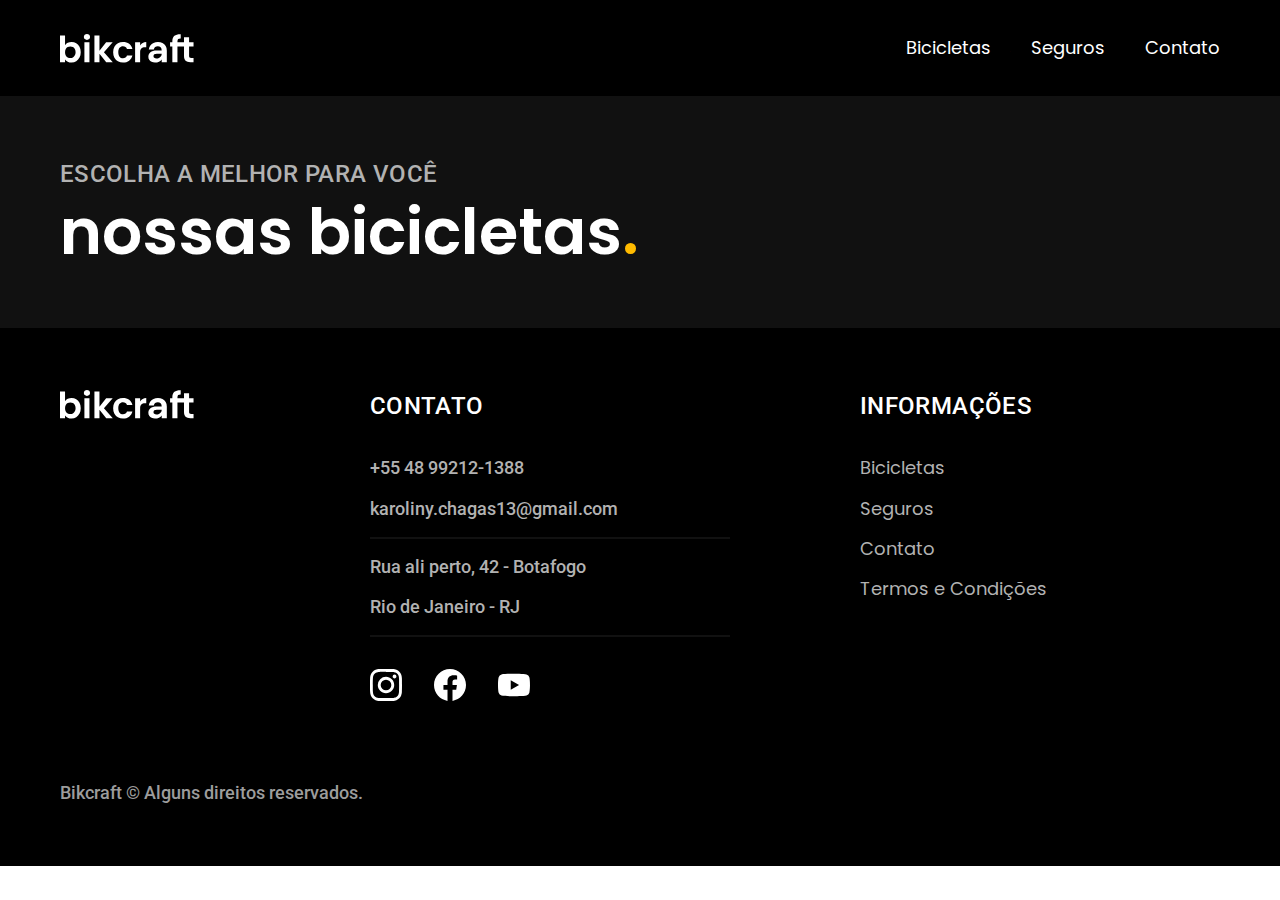
==== bicicletas.html @ 20c36114 "feat: add main section with title for bicycles page including header and footer" ====
<!DOCTYPE html>
<html lang="pt-br">

<head>
  <meta charset="UTF-8">
  <meta name="viewport" content="width=device-width, initial-scale=1.0">
  <title>Bicicletas | Bikcraft</title>
  <meta name="description" content="Bicicletas">

  <link rel="stylesheet" href="./css/style.css">

  <link rel="preconnect" href="https://fonts.googleapis.com">
  <link rel="preconnect" href="https://fonts.gstatic.com" crossorigin>
  <link href="https://fonts.googleapis.com/css2?family=Merriweather:wght@900&family=Poppins:wght@400;600&family=Roboto:wght@400;500&display=swap" rel="stylesheet">
</head>

<body id="bicicletas">
  <header class="header-bg">
    <div class="header container">
      <a href="./">
        <img src="./img/bikcraft.svg" alt="Bikcraft">
      </a>

      <nav aria-label="primaria">
        <ul class="header-menu font-1-m cor-0">
          <li><a href="./bicicletas.html">Bicicletas</a></li>
          <li><a href="./seguros.html">Seguros</a></li>
          <li><a href="./contato.html">Contato</a></li>
        </ul>
      </nav>
    </div>
  </header>

  <main>
    <div class="titulo-bg">
      <div class="titulo container">
        <p class="font-2-l-b cor-5">Escolha a melhor para você</p>
        <h1 class="font-1-xxl cor-0">nossas bicicletas<span class="cor-p1">.</span></h1>
      </div>
    </div>

  </main>

  <footer class="footer-bg">
    <div class="footer container">
      <img src="./img/bikcraft.svg" alt="Bikcraft">
      <div class="footer-contato">
        <h3 class="font-2-l-b cor-0">Contato</h3>
        <ul class="font-2-m cor-5">
          <li><a href="tel:+5548992121388">+55 48 99212-1388</a></li>
          <li><a href="mailto:karoliny.chagas13@gmail.com">karoliny.chagas13@gmail.com</a></li>
          <li>Rua ali perto, 42 - Botafogo</li>
          <li>Rio de Janeiro - RJ</li>
        </ul>
        <div class="footer-redes">
          <a href="./">
            <img src="./img/redes/instagram.svg" alt="Instagram">
          </a>
          <a href="./">
            <img src="./img/redes/facebook.svg" alt="Facebook">
          </a>
          <a href="./">
            <img src="./img/redes/youtube.svg" alt="Youtube">
          </a>
        </div>
      </div>

      <div class="footer-informacoes">
        <h3 class="font-2-l-b cor-0">Informações</h3>
        <nav>
          <ul class="font-1-m cor-5">
            <li><a href="./bicicletas.html">Bicicletas</a></li>
            <li><a href="./seguros.html">Seguros</a></li>
            <li><a href="./contato.html">Contato</a></li>
            <li><a href="./termos.html">Termos e Condições</a></li>
          </ul>
        </nav>
      </div>
      <p class="footer-copy font-2-m cor-6">Bikcraft © Alguns direitos reservados.</p>
    </div>
  </footer>
</body>

</html>
---- css/style.css ----
@import "./global/global.css";
@import "./utilidades/tipografia.css";
@import "./utilidades/cores.css";

@import "./global/header.css";
@import "./global/footer.css";

/* Home */
@import "./home/introducao.css";
@import "./home/tecnologia.css";
@import "./home/parceiros.css";
@import "./home/depoimento.css";

/* Utilidades */
@import "./utilidades/componentes.css";

/* Bicicletas */
@import "./bicicletas/bicicletas-lista.css";

/* Seguros */
@import "./seguros/seguros.css";

/* Termos */
@import "./termos/termos.css";
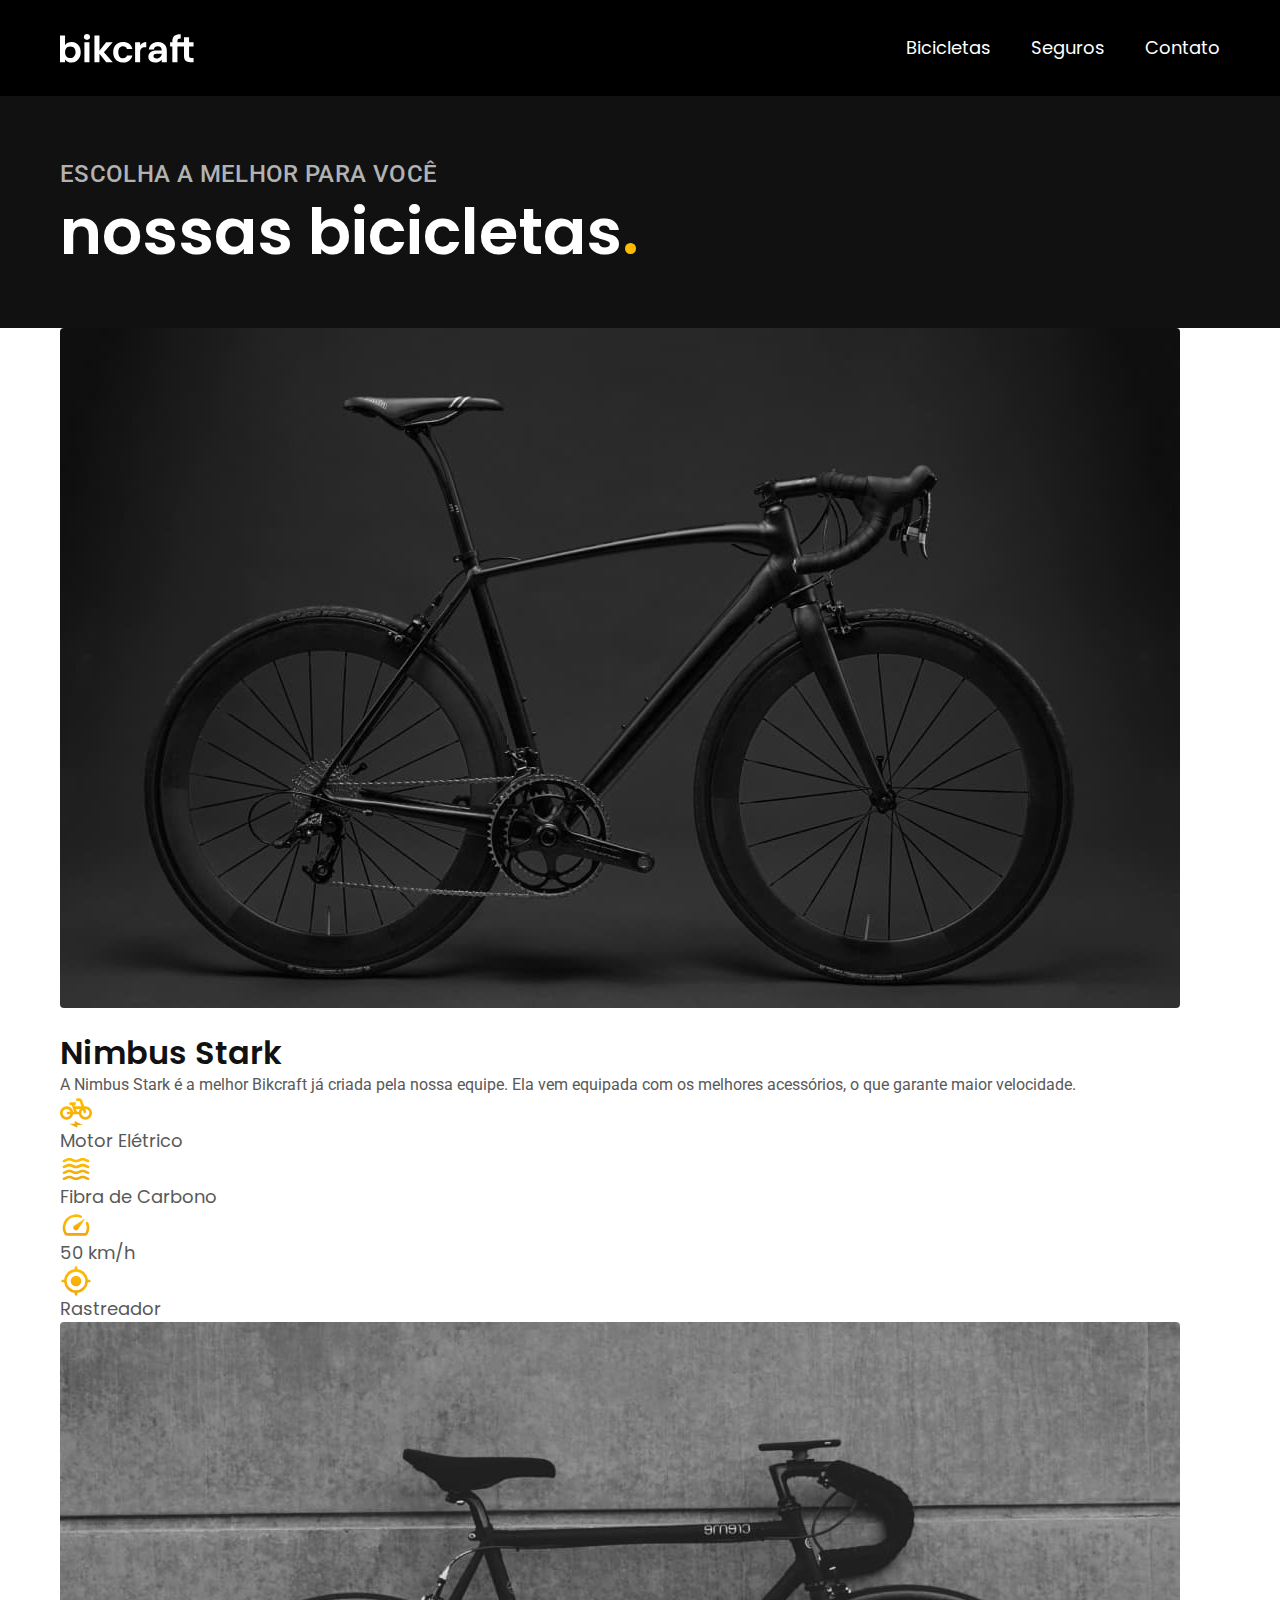
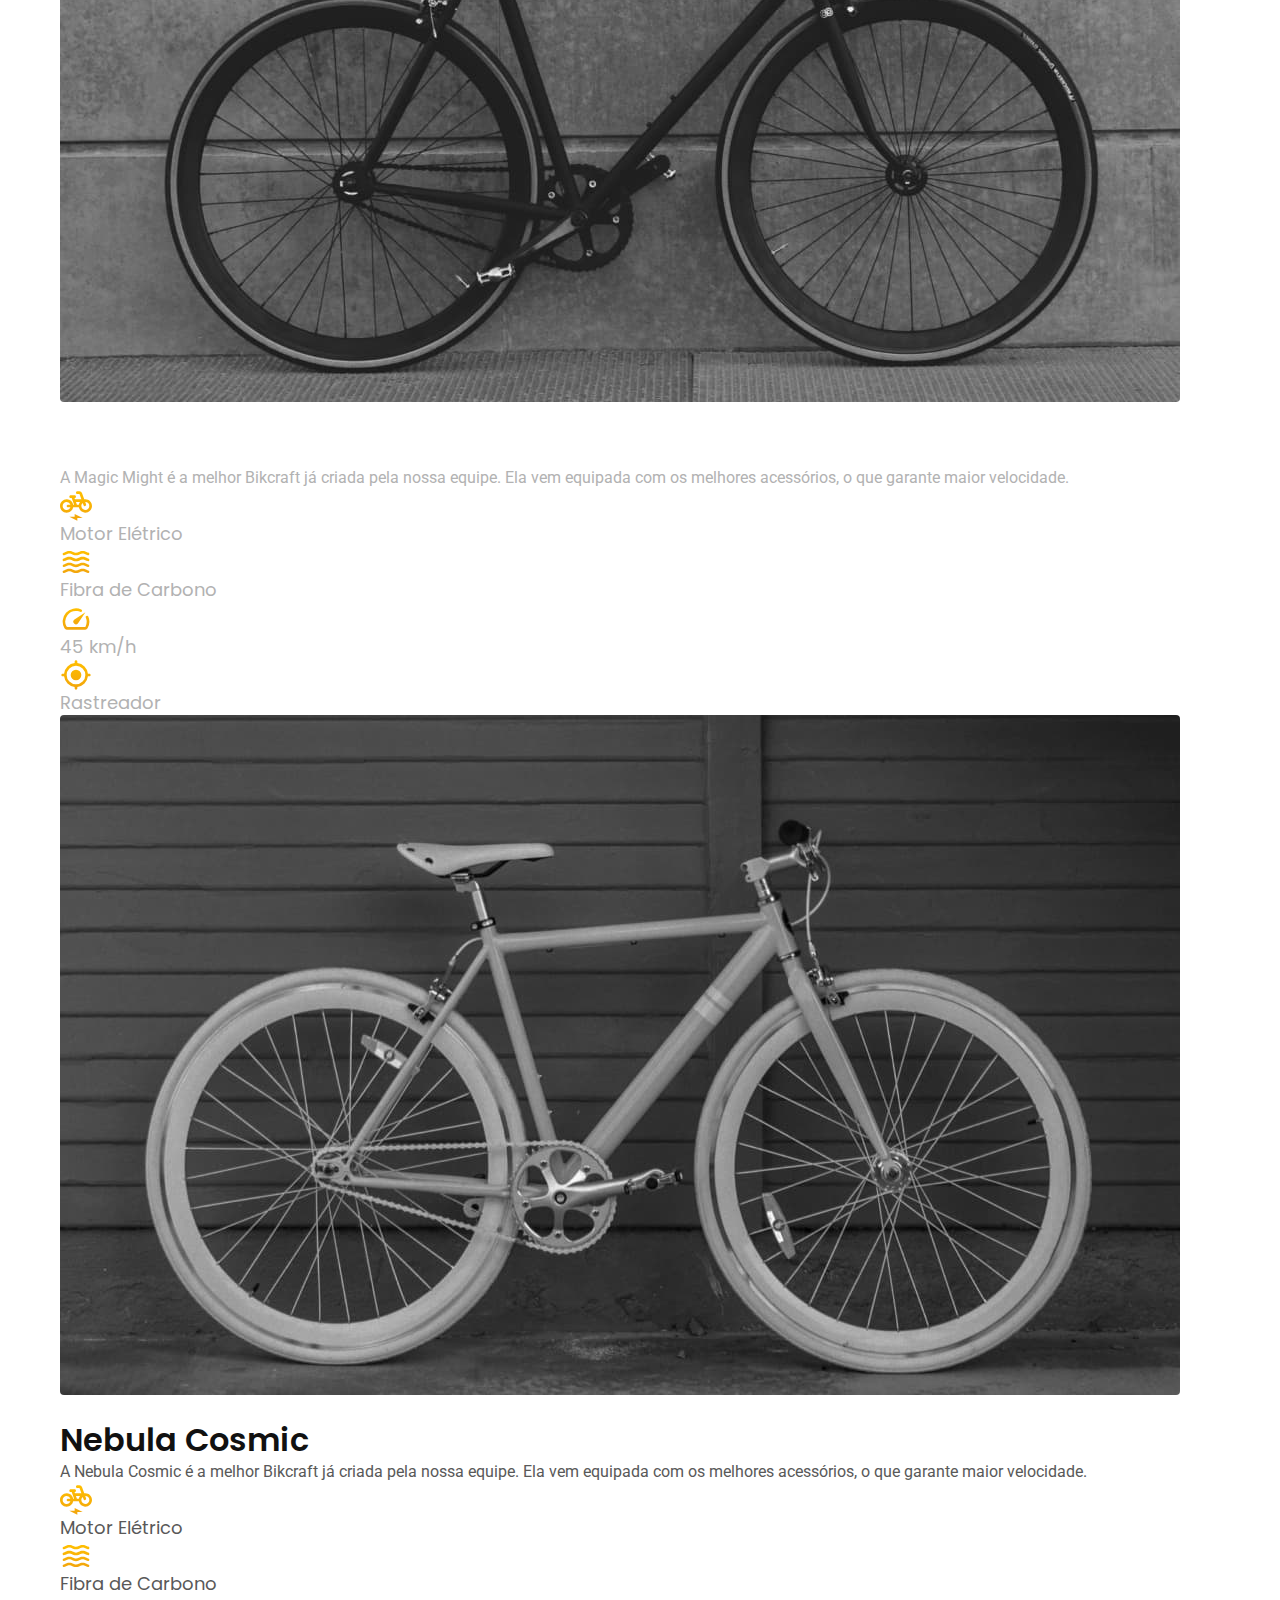
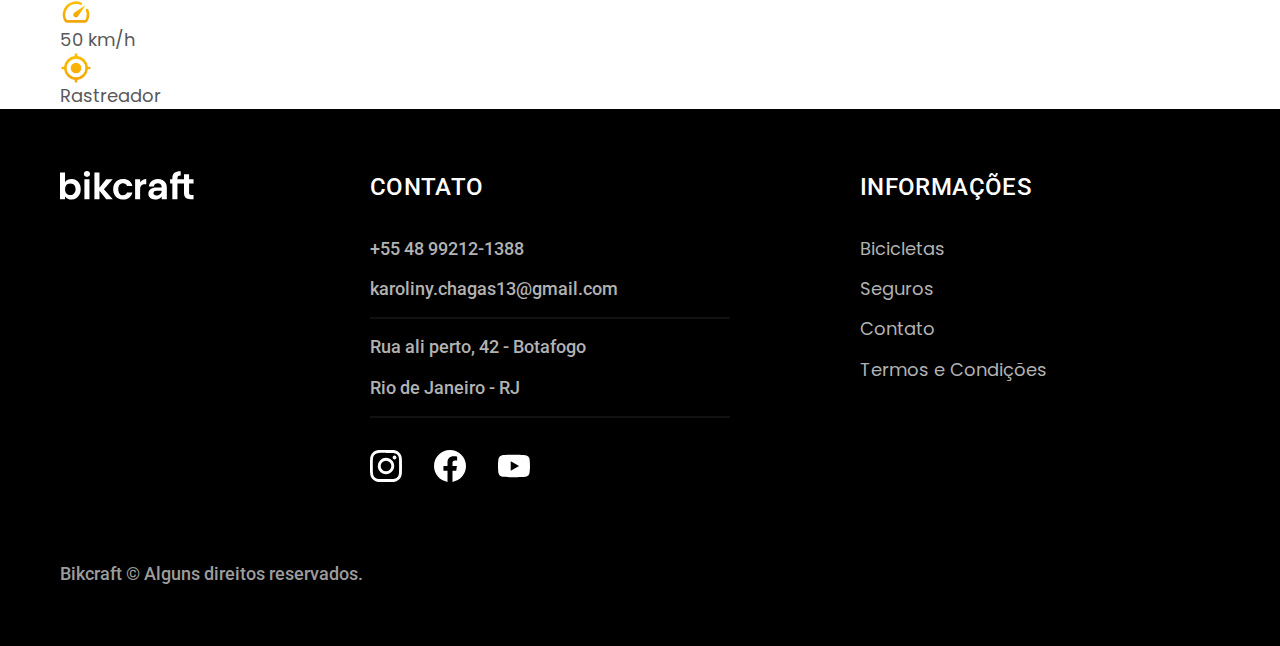
==== commit dddb4f25: "feat: add bicycle list structure in HTML" ====
--- a/bicicletas.html
+++ b/bicicletas.html
@@ -39,6 +39,94 @@
       </div>
     </div>
 
+    <div class="bicicletas container">
+      <div class="bicicletas-imagem">
+        <img src="./img/bicicletas/nimbus.jpg" alt="Bicicleta preta">
+        <span class="font-2-m cor-0">R$ 4999</span>
+      </div>
+      <div class="bicicleta-conteudo">
+        <h2 class="font-1-xl">Nimbus Stark</h2>
+        <p class="font-2-s cor-8">A Nimbus Stark é a melhor Bikcraft já criada pela nossa equipe. Ela vem equipada com os melhores acessórios, o que garante maior velocidade.</p>
+        <ul class="font-1-m cor-8">
+          <li>
+            <img src="./img/icones/eletrica.svg" alt="">
+            Motor Elétrico
+          </li>
+          <li>
+            <img src="./img/icones/carbono.svg" alt="">
+            Fibra de Carbono
+          </li>
+          <li>
+            <img src="./img/icones/velocidade.svg" alt="">
+            50 km/h
+          </li>
+          <li>
+            <img src="./img/icones/rastreador.svg" alt="">
+            Rastreador
+          </li>
+        </ul>
+      </div>
+    </div>
+
+    <div class="bicicletas-bg">
+      <div class="bicicletas container">
+        <div class="bicicletas-imagem">
+          <img src="./img/bicicletas/magic.jpg" alt="Bicicleta preta">
+          <span class="font-2-m cor-0">R$ 2499</span>
+        </div>
+        <div class="bicicleta-conteudo">
+          <h2 class="font-1-xl cor-0">Magic Might</h2>
+          <p class="font-2-s cor-5">A Magic Might é a melhor Bikcraft já criada pela nossa equipe. Ela vem equipada com os melhores acessórios, o que garante maior velocidade.</p>
+          <ul class="font-1-m cor-5">
+            <li>
+              <img src="./img/icones/eletrica.svg" alt="">
+              Motor Elétrico
+            </li>
+            <li>
+              <img src="./img/icones/carbono.svg" alt="">
+              Fibra de Carbono
+            </li>
+            <li>
+              <img src="./img/icones/velocidade.svg" alt="">
+              45 km/h
+            </li>
+            <li>
+              <img src="./img/icones/rastreador.svg" alt="">
+              Rastreador
+            </li>
+          </ul>
+        </div>
+      </div>
+    </div>
+
+    <div class="bicicletas container">
+      <div class="bicicletas-imagem">
+        <img src="./img/bicicletas/nebula.jpg" alt="Bicicleta preta">
+        <span class="font-2-m cor-0">R$ 399</span>
+      </div>
+      <div class="bicicleta-conteudo">
+        <h2 class="font-1-xl">Nebula Cosmic</h2>
+        <p class="font-2-s cor-8">A Nebula Cosmic é a melhor Bikcraft já criada pela nossa equipe. Ela vem equipada com os melhores acessórios, o que garante maior velocidade.</p>
+        <ul class="font-1-m cor-8">
+          <li>
+            <img src="./img/icones/eletrica.svg" alt="">
+            Motor Elétrico
+          </li>
+          <li>
+            <img src="./img/icones/carbono.svg" alt="">
+            Fibra de Carbono
+          </li>
+          <li>
+            <img src="./img/icones/velocidade.svg" alt="">
+            50 km/h
+          </li>
+          <li>
+            <img src="./img/icones/rastreador.svg" alt="">
+            Rastreador
+          </li>
+        </ul>
+      </div>
+    </div>
   </main>
 
   <footer class="footer-bg">
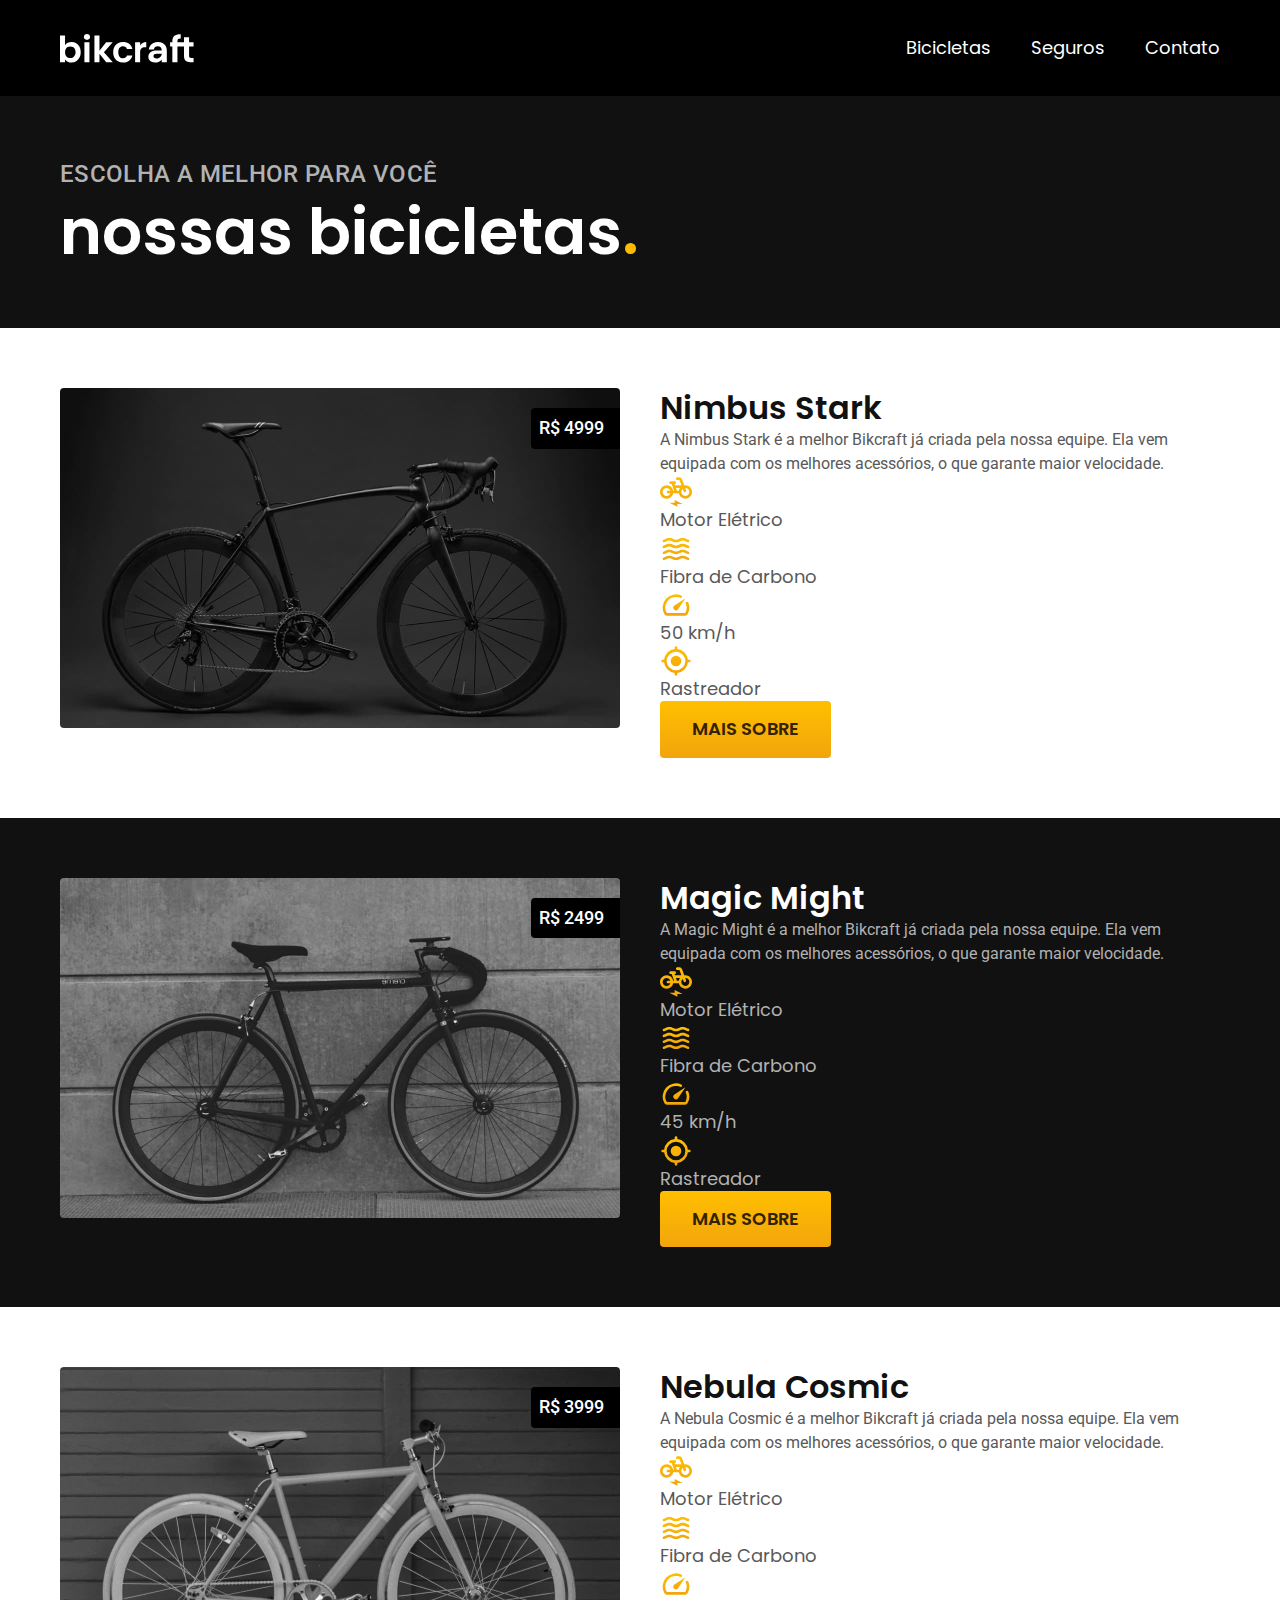
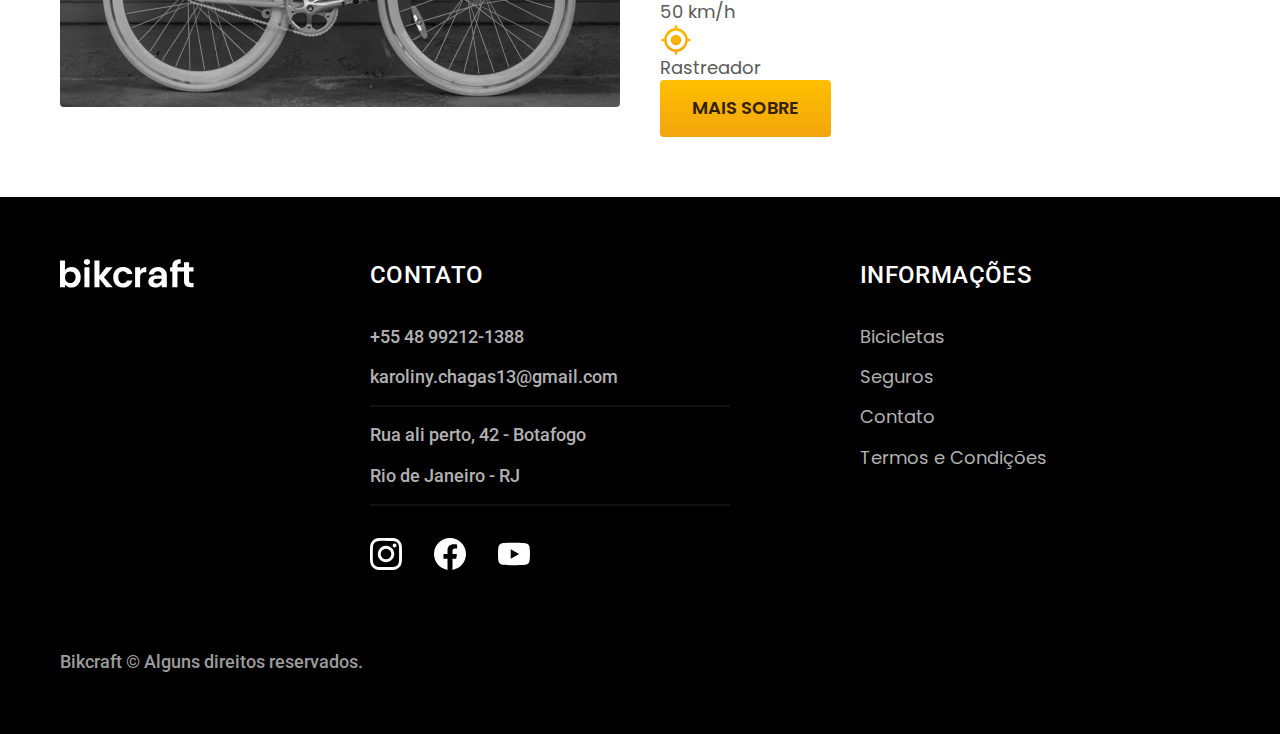
==== commit 7b26d71b: "feat: add buttons to bicycle list" ====
--- a/bicicletas.html
+++ b/bicicletas.html
@@ -65,6 +65,7 @@
             Rastreador
           </li>
         </ul>
+        <a class="botao seta" href="./bicicletas/nimbus.html">Mais sobre</a>
       </div>
     </div>
 
@@ -95,6 +96,7 @@
               Rastreador
             </li>
           </ul>
+          <a class="botao seta" href="./bicicletas/magic.html">Mais sobre</a>
         </div>
       </div>
     </div>
@@ -102,7 +104,7 @@
     <div class="bicicletas container">
       <div class="bicicletas-imagem">
         <img src="./img/bicicletas/nebula.jpg" alt="Bicicleta preta">
-        <span class="font-2-m cor-0">R$ 399</span>
+        <span class="font-2-m cor-0">R$ 3999</span>
       </div>
       <div class="bicicleta-conteudo">
         <h2 class="font-1-xl">Nebula Cosmic</h2>
@@ -125,6 +127,7 @@
             Rastreador
           </li>
         </ul>
+        <a class="botao seta" href="./bicicletas/nebula.html">Mais sobre</a>
       </div>
     </div>
   </main>
--- a/css/style.css
+++ b/css/style.css
@@ -16,6 +16,7 @@
 
 /* Bicicletas */
 @import "./bicicletas/bicicletas-lista.css";
+@import "./bicicletas/bicicletas.css";
 
 /* Seguros */
 @import "./seguros/seguros.css";
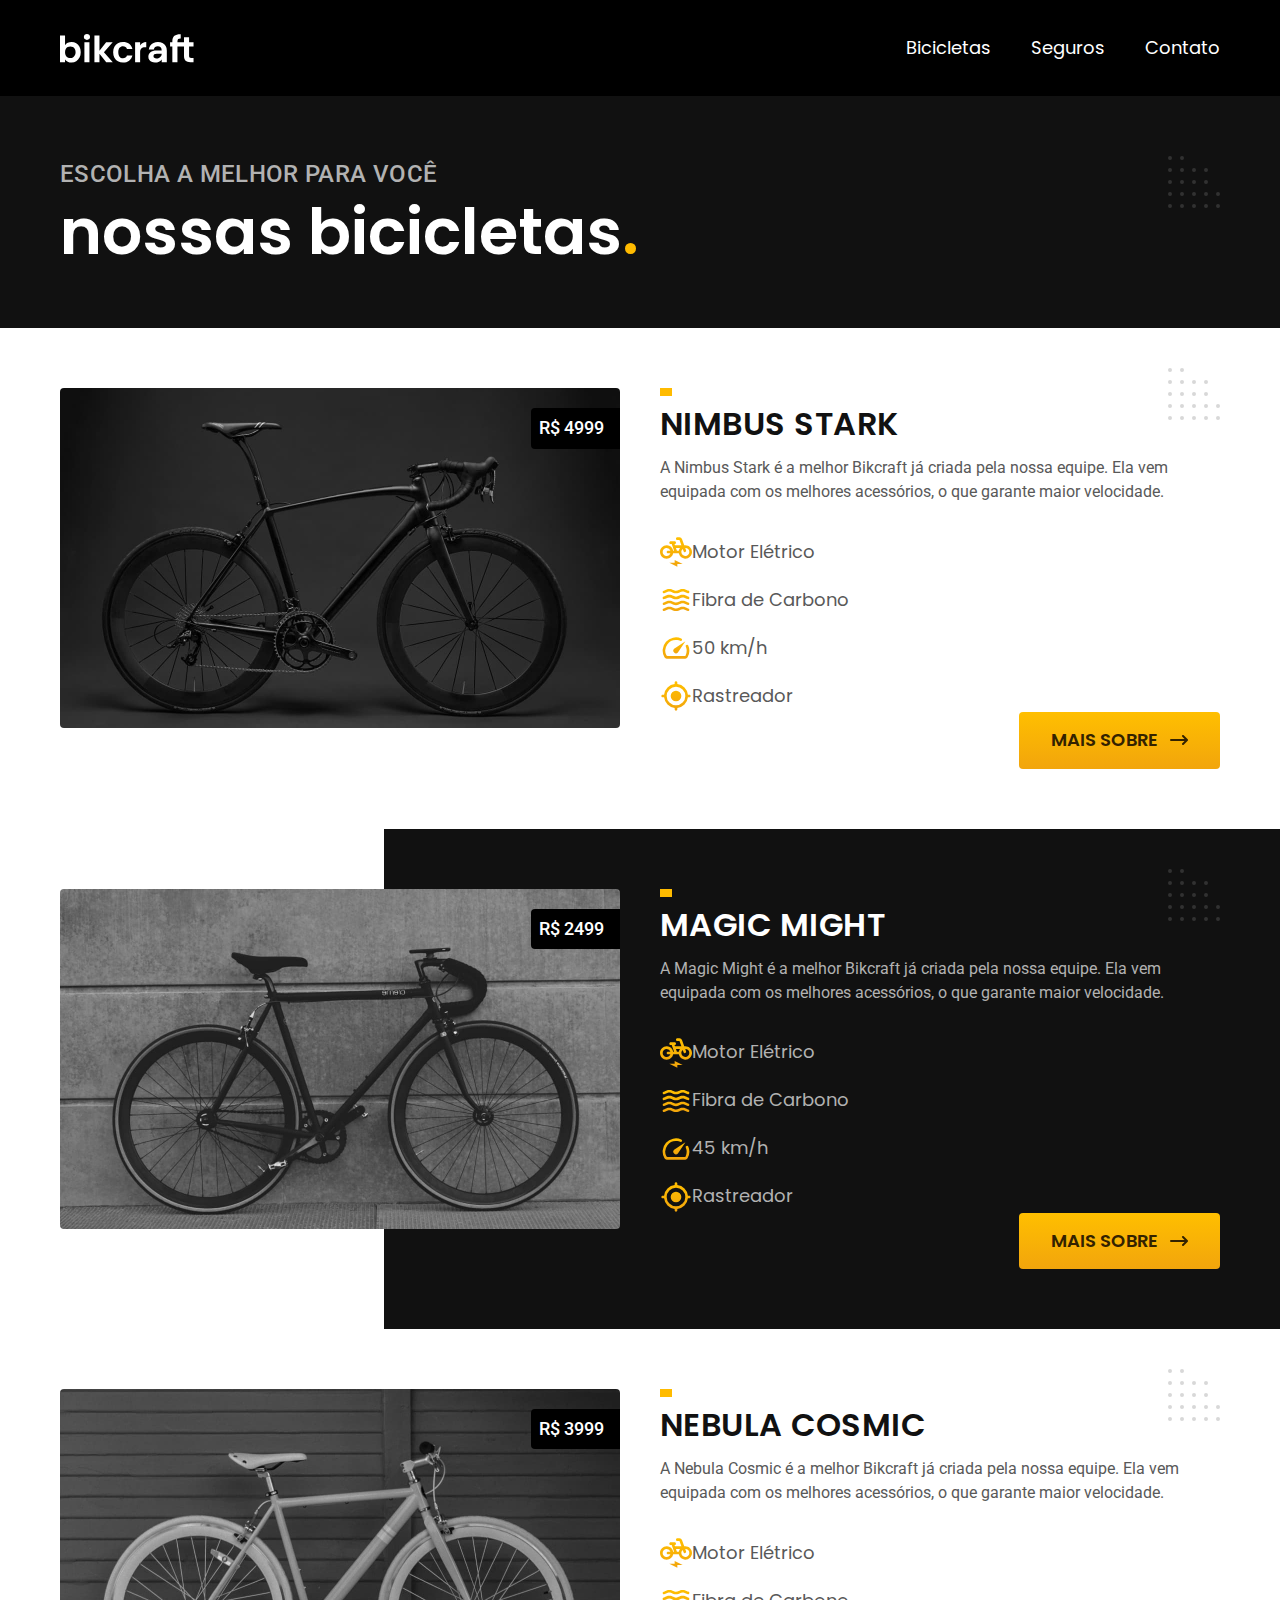
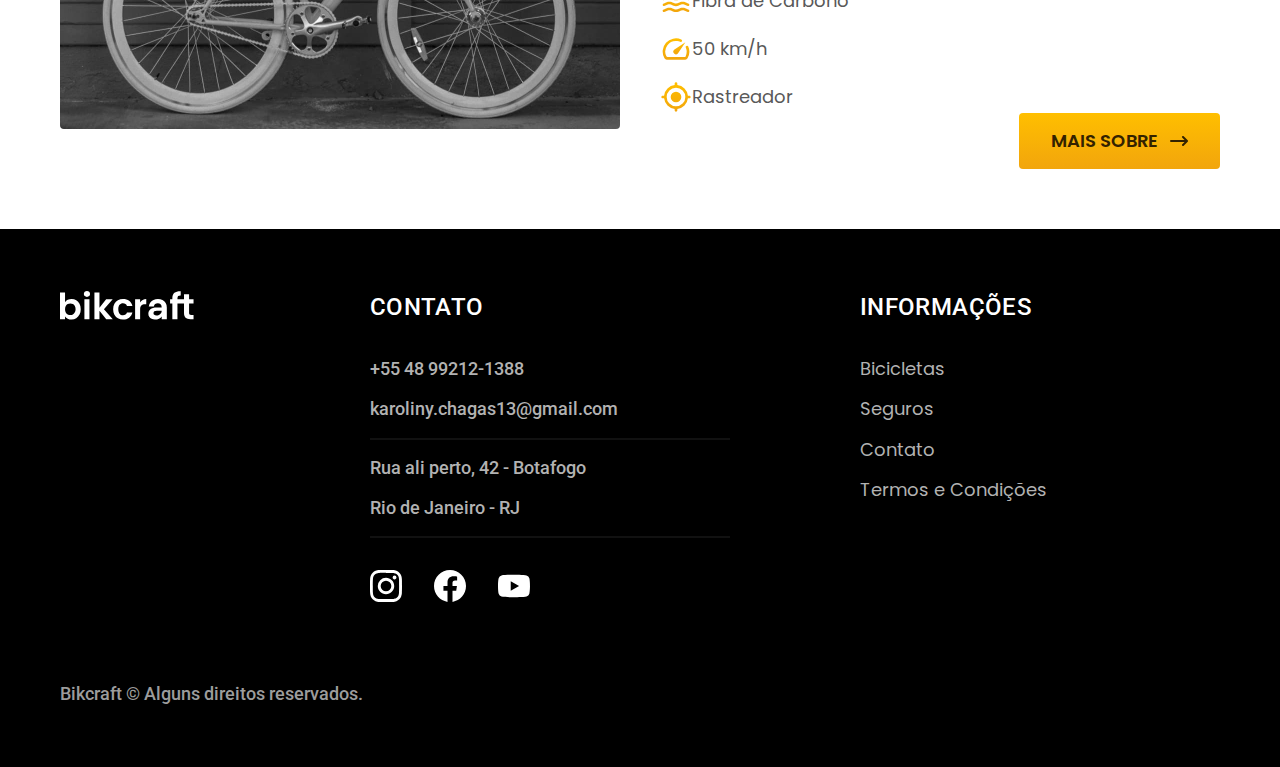
==== commit 94c2f2b0: "perf: add preload for stylesheet to improve loading performance" ====
--- a/bicicletas.html
+++ b/bicicletas.html
@@ -7,6 +7,7 @@
   <title>Bicicletas | Bikcraft</title>
   <meta name="description" content="Bicicletas">
 
+  <link rel="preload" href="./css/style.css" as="style">
   <link rel="stylesheet" href="./css/style.css">
 
   <link rel="preconnect" href="https://fonts.googleapis.com">
--- a/css/style.css
+++ b/css/style.css
@@ -13,13 +13,27 @@
 
 /* Utilidades */
 @import "./utilidades/componentes.css";
+@import "./utilidades/formulario.css";
 
 /* Bicicletas */
 @import "./bicicletas/bicicletas-lista.css";
 @import "./bicicletas/bicicletas.css";
 
+/* Bicicleta */
+@import "./bicicleta/bicicleta.css";
+@import "./bicicleta/seguro.css";
+
 /* Seguros */
+@import "./seguros/perguntas.css";
 @import "./seguros/seguros.css";
+@import "./seguros/vantagens.css";
+
+/* Contato */
+@import "./contato/contato.css";
+@import "./contato/lojas.css";
+
+/* Orçamento */
+@import "./orcamento/orcamento.css";
 
 /* Termos */
 @import "./termos/termos.css";
--- a/css/style.css
+++ b/css/style.css
@@ -13,13 +13,27 @@
 
 /* Utilidades */
 @import "./utilidades/componentes.css";
+@import "./utilidades/formulario.css";
 
 /* Bicicletas */
 @import "./bicicletas/bicicletas-lista.css";
 @import "./bicicletas/bicicletas.css";
 
+/* Bicicleta */
+@import "./bicicleta/bicicleta.css";
+@import "./bicicleta/seguro.css";
+
 /* Seguros */
+@import "./seguros/perguntas.css";
 @import "./seguros/seguros.css";
+@import "./seguros/vantagens.css";
+
+/* Contato */
+@import "./contato/contato.css";
+@import "./contato/lojas.css";
+
+/* Orçamento */
+@import "./orcamento/orcamento.css";
 
 /* Termos */
 @import "./termos/termos.css";
